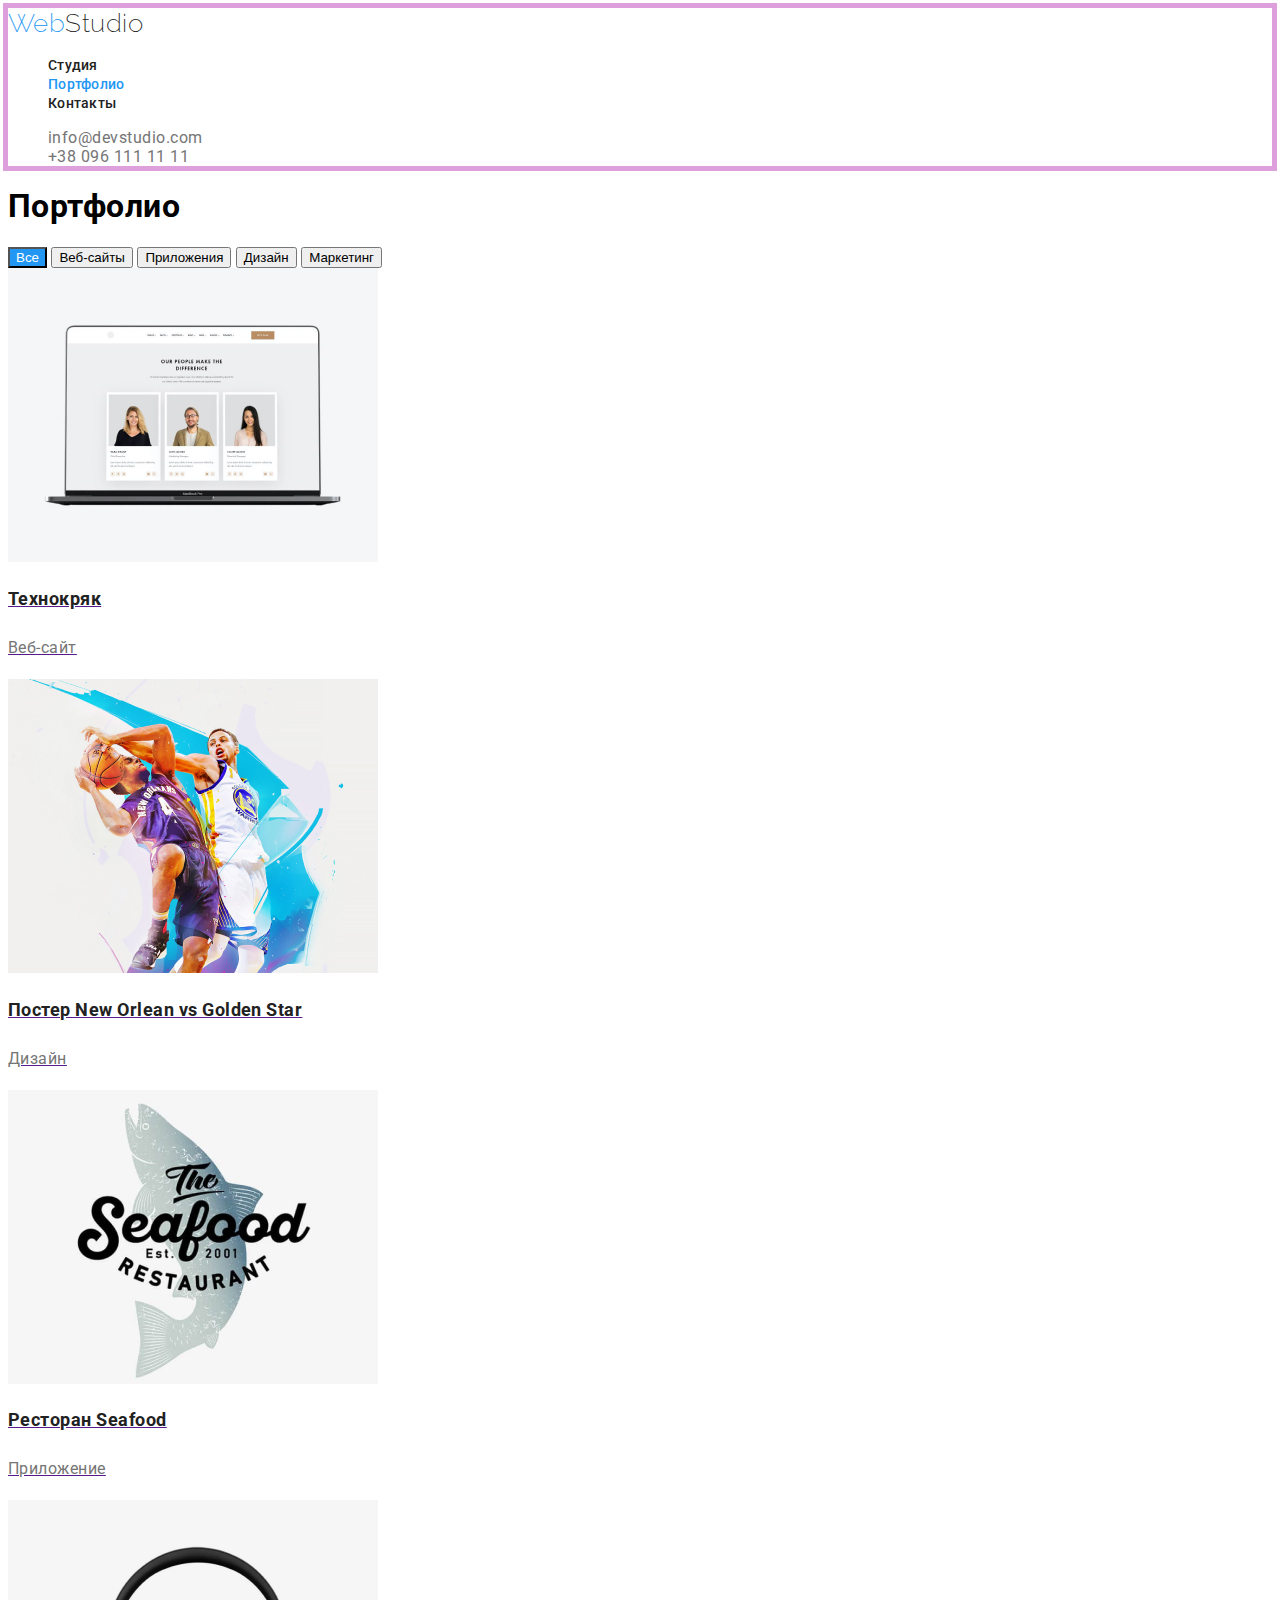
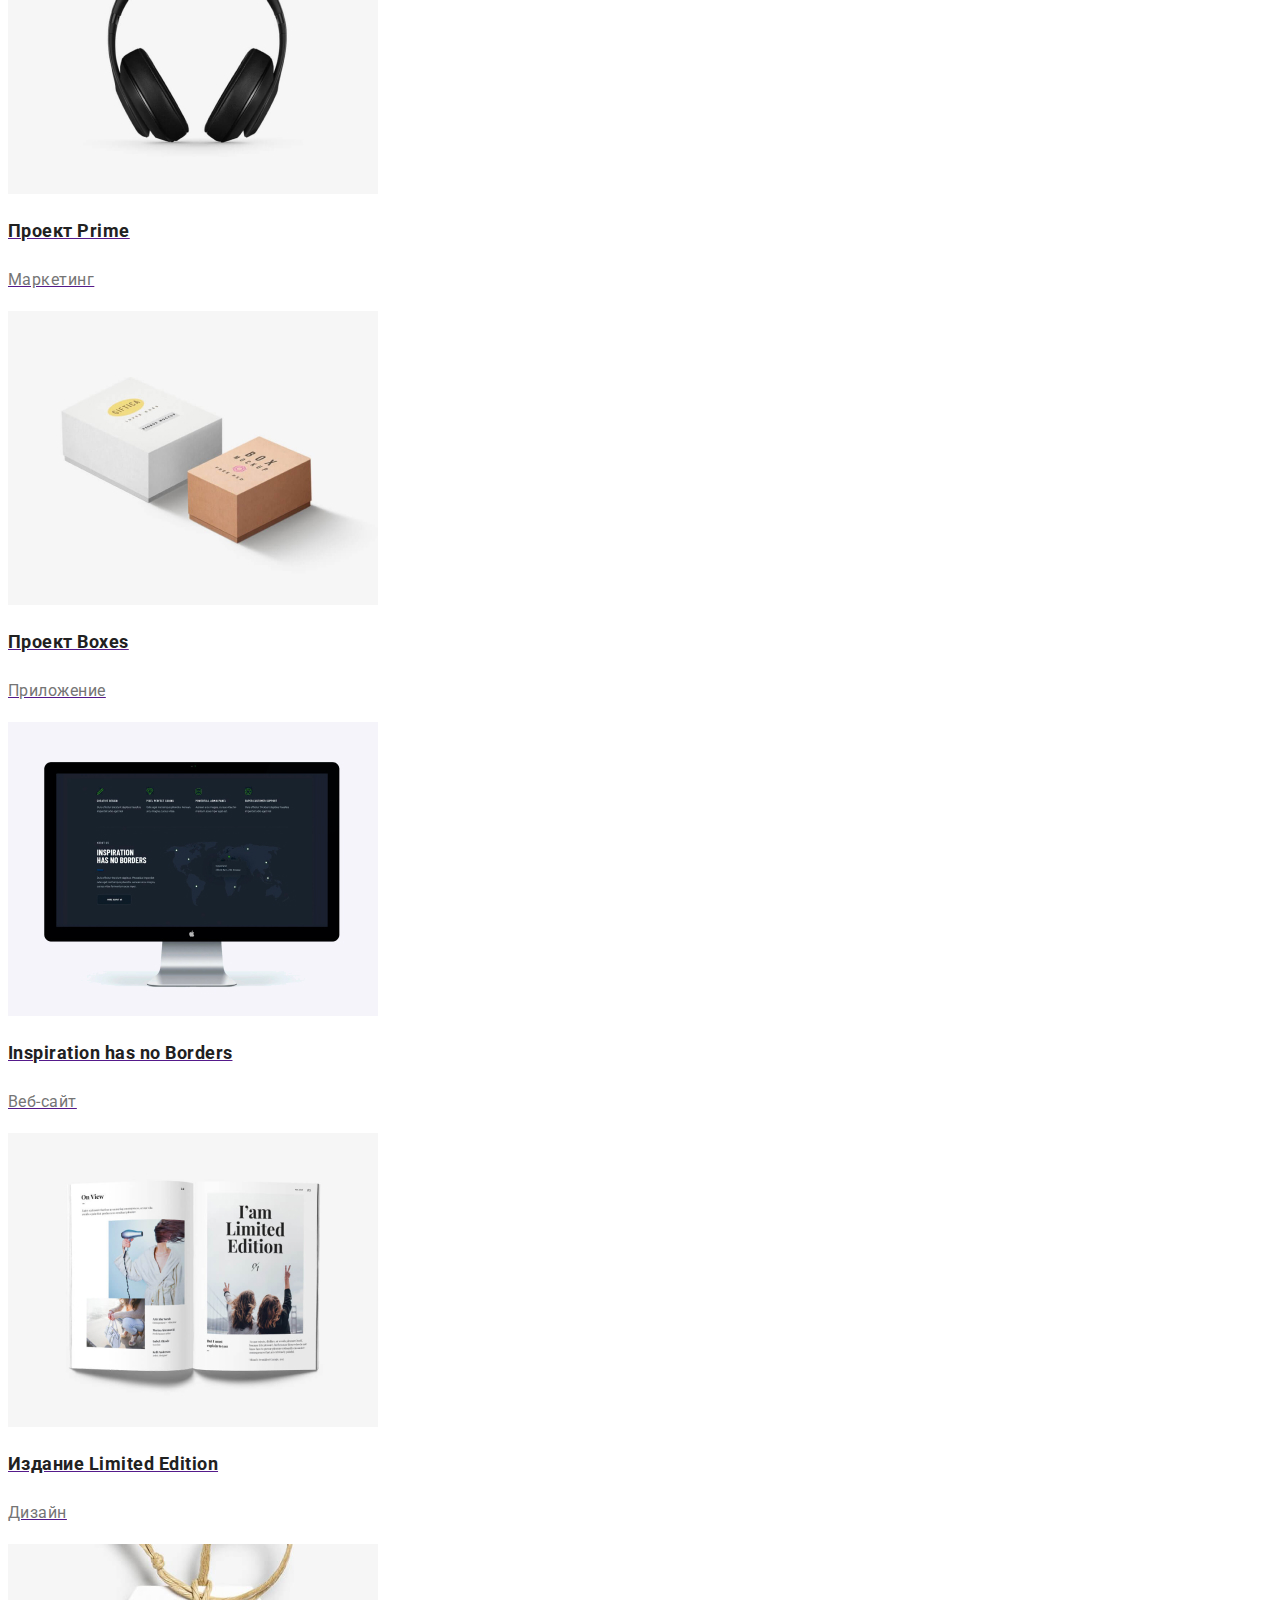
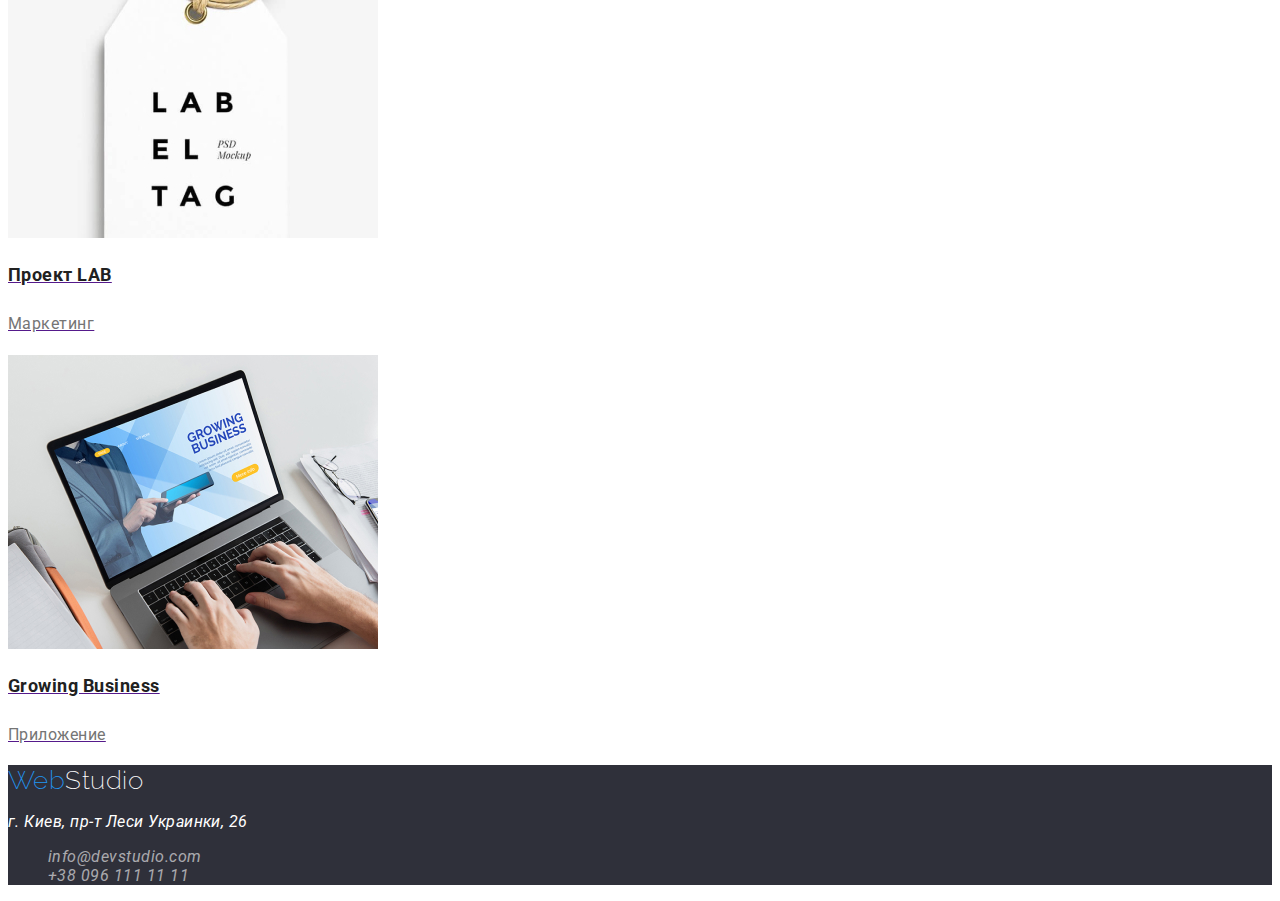
==== portfolio.html @ a9dea6bb "Добавляет секции и сбрасывает марджин-топ+hero" ====
<!DOCTYPE html>
<html lang="ru">
<head>
    <meta charset="UTF-8">
    <meta name="viewport" content="width=device-width, initial-scale=1.0">
    <title>Document</title>
    <link href="https://fonts.googleapis.com/css2?family=Raleway:wght@900&family=Roboto:wght@500;700;900&display=swap"
                rel="stylesheet">
    <link rel="stylesheet" href="./css/common.css">
    <link rel="stylesheet" href="./css/portfolio.css">
</head>
<body>
<!-- Шапка страницы-->
<header class="page-header">
    <nav>
        <a href="./index.html" class="logo"><span class="logo-accent">Web</span>Studio</a>

        <ul class="site-nav">
            <li><a href="./index.html" class="link">Студия</a></li>
            <li><a href="" class="link current">Портфолио</a></li>
            <li><a href="" class="link">Контакты</a></li>
        </ul>

    </nav>

    <ul class="contact">
        <li><a href="mailto:info@devstudio.com" class="link">info@devstudio.com</a></li>
        <li><a href="tel:+380961111111" class="link">+38 096 111 11 11</a></li>
    </ul>

</header>

    <!-- Портфолио -->
    <main>
    <section> 
        <h1>Портфолио</h1>
        <div class="button">
            <button type="button" class="primary">Все</button>
            <button type="button">Веб-сайты</button>
            <button type="button">Приложения</button>
            <button type="button">Дизайн</button>
            <button type="button">Маркетинг</button>
        </div>
        <ul class="list">
            <li>
                <a href="">
                    <img src="./images-portfolio/img-3.jpg" alt="вид веб-сайта">
                    <h2 class="title">Технокряк</h2>
                    <p class="text">Веб-сайт</p>
                </a>
            </li>
            <li>
              <a href=""><img src="./images-portfolio/img-4.jpg" alt="баскетболысти">
            <h2 class="title">Постер New Orlean vs Golden Star</h2>
            <p class="text">Дизайн</p>
        </a>
            </li>
            <li>
                <a href="">
                <img src="./images-portfolio/img-5.jpg" alt="лого ресторана">
                <h2 class="title">Ресторан Seafood</h2>
                <p class="text">Приложение</p>
                </a>
            </li>
            <li>
                <a href="">
                    <img src="./images-portfolio/img-6.jpg" alt="навушники">
                <h2 class="title">Проект Prime</h2>
                <p class="text">Маркетинг</p>
                </a>
            </li>
            <li>
                <a href=""
                ><img src="./images-portfolio/img-7.jpg" alt="ящики">
                <h2 class="title">Проект Boxes</h2>
                <p class="text">Приложение</p>
                </a>
            </li>
            <li>
               <a href=""><img src="./images-portfolio/img-8.jpg" alt="вид ПК">
            <h2 class="title">Inspiration has no Borders</h2>
            <p class="text">Веб-сайт</p></a>
            </li>
            <li>
                <a href="">
                    <img src="./images-portfolio/img-9.jpg" alt="журнал">
                    <h2 class="title">Издание Limited Edition</h2>
                    <p class="text">Дизайн</p>
                </a>
            </li>
            <li>
                <a href="">
                    <img src="./images-portfolio/img-10.jpg" alt="метка">
                    <h2 class="title">Проект LAB</h2>
                    <p class="text">Маркетинг</p>
                </a>
            </li>
            <li>
                <a href="">
                    <img src="./images-portfolio/img-11.jpg" alt="вид веб-сайта">
                    <h2 class="title">Growing Business</h2>
                    <p class="text">Приложение</p>
                </a>
            </li> 
        </ul>
    </section>
    </main>
    <!-- Подвол страницы-->
    <footer class="footer">
        <a href="./index.html" class="logo"><span class="logo-accent">Web</span><span
                class="logo-accent secondary">Studio</span></a>
    
        <address class="address">
            <p class="post-address">г. Киев, пр-т Леси Украинки, 26</p>
            <ul class="contact">
                <li><a href="mailto:info@devstudio.com" class="link">info@devstudio.com</a></li>
                <li><a href="tel:+380961111111" class="link">+38 096 111 11 11</a></li>
            </ul>
        </address>
    </footer>
</body>
</html>
---- css/common.css ----
:root {
    --primery-text-color: #757575;
    --title-text-color: #212121;
    --accent-color: #2196F3;
    --primery-white-color: #FFFFFF;
    --secondary-text-color: rgba(255, 255, 255, 0.6);
    --footer-background-color: #2F303A;
    /* var */
}

body {
    background-color: var(--primery-white-color);
    font-family: Roboto, sans-serif;
    letter-spacing: 0.03em;
   }
/* цвет основого текста #757575 */
/* заголовок #212121*/
/* вторичный цвет текста rgba(255, 255, 255, 0.6)*/
/* акцент #2196F3 */
/* белый #FFFFFF /*
/* background #2F303A (black) ,#E5E5E5 (white), #F5F4FA (blue) */

ul {
    list-style: none;
}
/* Site header */

.page-header {
    background-color: var(--primery-white-color);
    outline: 5px solid plum;
}

.page-header .logo {
    color: var(--title-text-color);
    font-family: Raleway, sans-serif;
    font-weight: 200;
    font-size: 26px;
    line-height: 1.19;
    text-decoration: none;
}

.page-header .logo-accent {
    color: var(--accent-color);
}

/* Site nav */

.site-nav .link{
    color: var(--title-text-color);
    font-weight: 500;
    font-size: 14px;
    line-height: 1.14;
    letter-spacing: 0.02em;
    text-decoration: none;
}

.site-nav .link:hover,
.site-nav .link:focus{
    color: var(--accent-color);
}

.site-nav .link.current{
    color: var(--accent-color);
}

.contact .link{
    color: var(--primery-text-color);
    text-decoration: none;
}

.contact .link:hover,
.contact .link:focus{
    color: var(--accent-color);
}

.list {
    list-style: none;
    padding: 0;
    margin: 0;
}

/* Footer */
.footer{
    background-color: var(--footer-background-color)
}
.footer .logo {
     color: var(--title-text-color);
    font-family: Raleway, sans-serif;
    font-weight: 200;
    font-size: 26px;
    line-height: 1.19;
    text-decoration: none;
}

.footer .logo-accent
{
    color: var(--accent-color);
}


.post-address .link {
    font-style: normal;
    font-weight: normal;
    font-size: 14px;
    line-height: 1.71;
}
.post-address {
    color: var(--primery-white-color);
}


 .footer .link {
    color: var(--secondary-text-color);
    text-decoration: none;
}

.footer .secondary {
    color: #FFFFFF;
}

.contact .link:hover,
.contact .link:focus{
    color: var(--accent-color);
}
---- css/portfolio.css ----
:root {
    --primery-text-color: #757575;
    --title-text-color: #212121;
    --accent-color: #2196F3;
    --primery-white-color: #FFFFFF;
    --secondary-text-color: rgba(255, 255, 255, 0.6);
    --background-color: #2F303A;

    /* var */
}

body {
    background-color: var(--primery-white-color);
    font-family: Roboto, sans-serif;
    letter-spacing: 0.03em;
   }
/* цвет основого текста #757575 */
/* заголовок #212121*/
/* вторичный цвет текста rgba(255, 255, 255, 0.6)*/
/* акцент #2196F3 */
/* белый #FFFFFF /*
/* background #2F303A (black) ,#E5E5E5 (white), #F5F4FA (blue) */

ul {
    list-style: none; 
 }

 .button .primary{
    color: var(--primery-white-color);
    background-color: var(--accent-color);
 }

 .button .primary:hover,
 .button .primary:focus{
    color: var(--accent-color);
 }

 .list .title {
    color: var(--title-text-color);
    font-weight: bold;
    font-size: 18px;
    line-height: 2;
 }

 .list .text {
    color: var(--primery-text-color);
    font-weight: normal;
    font-size: 16px;
    line-height: 1.87;
 }
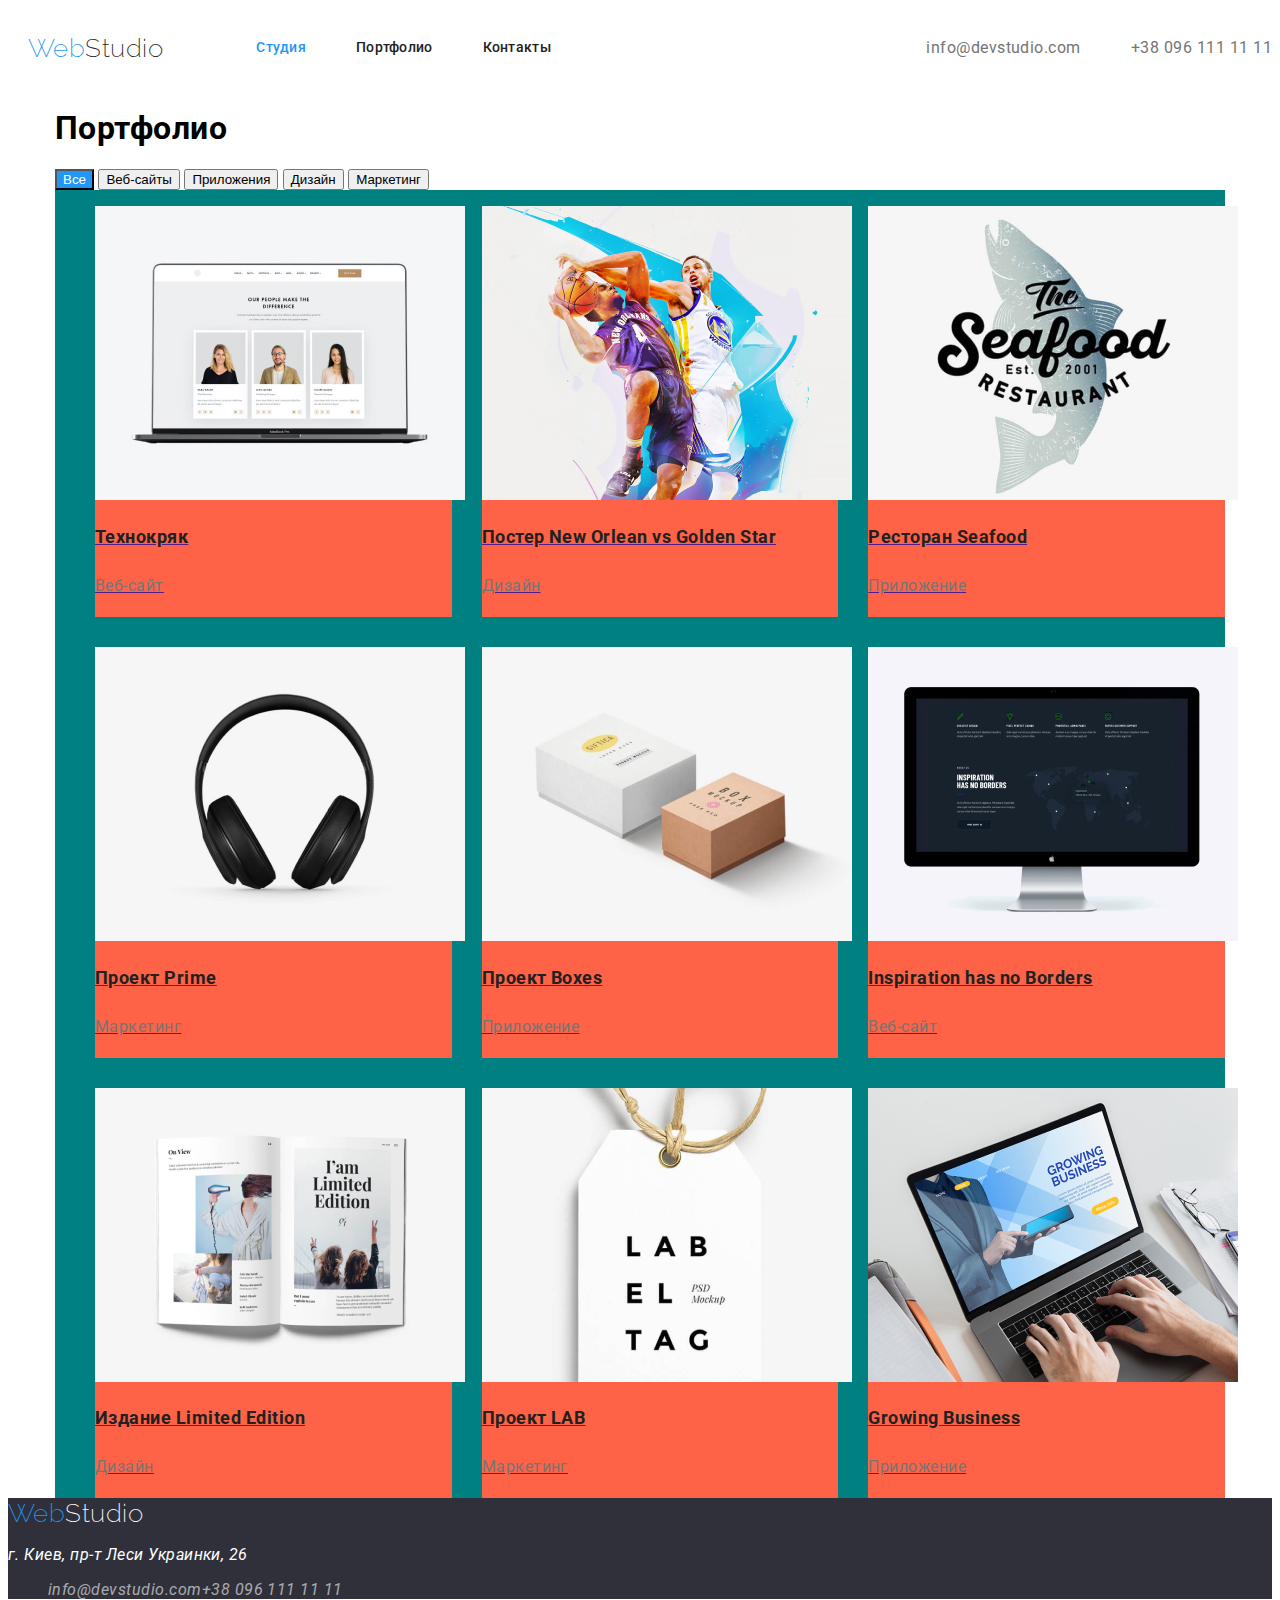
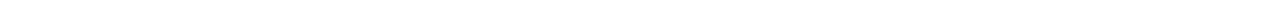
==== commit 3a7b51d7: "Добавляет разметку контейнера портфолио" ====
--- a/portfolio.html
+++ b/portfolio.html
@@ -12,98 +12,101 @@
 <body>
 <!-- Шапка страницы-->
 <header class="page-header">
-    <nav>
-        <a href="./index.html" class="logo"><span class="logo-accent">Web</span>Studio</a>
+    <div class="container main-nav">
+        <nav class="main-nav">
+            <a href="./index.html" class="logo"><span class="logo-accent">Web</span>Studio</a>
 
-        <ul class="site-nav">
-            <li><a href="./index.html" class="link">Студия</a></li>
-            <li><a href="" class="link current">Портфолио</a></li>
-            <li><a href="" class="link">Контакты</a></li>
+            <ul class="site-nav list">
+                <li class="item"><a href="" class="link current">Студия</a></li>
+                <li class="item"><a href="./portfolio.html" class="link">Портфолио</a></li>
+                <li class="item"><a href="" class="link">Контакты</a></li>
+            </ul>
+        </nav>
+
+        <ul class="contact list">
+            <li class="item"><a href="mailto:info@devstudio.com" class="link">info@devstudio.com</a></li>
+            <li class="item"><a href="tel:+380961111111" class="link">+38 096 111 11 11</a></li>
         </ul>
-
-    </nav>
-
-    <ul class="contact">
-        <li><a href="mailto:info@devstudio.com" class="link">info@devstudio.com</a></li>
-        <li><a href="tel:+380961111111" class="link">+38 096 111 11 11</a></li>
-    </ul>
-
+    </div>
 </header>
-
     <!-- Портфолио -->
     <main>
-    <section> 
-        <h1>Портфолио</h1>
-        <div class="button">
-            <button type="button" class="primary">Все</button>
-            <button type="button">Веб-сайты</button>
-            <button type="button">Приложения</button>
-            <button type="button">Дизайн</button>
-            <button type="button">Маркетинг</button>
+    <div class="main-container">
+       <section> 
+            <h1>Портфолио</h1>
+            <div class="button">
+                <button type="button" class="primary">Все</button>
+                <button type="button">Веб-сайты</button>
+                <button type="button">Приложения</button>
+                <button type="button">Дизайн</button>
+                <button type="button">Маркетинг</button>
+            </div>
+            <div class="flex-container">
+                <ul class="flex-list">
+                    <li class="flex-element">
+                        <a href="">
+                            <img src="./images-portfolio/img-3.jpg" alt="вид веб-сайта">
+                            <h2 class="title">Технокряк</h2>
+                            <p class="text">Веб-сайт</p>
+                        </a>
+                    </li>
+                    <li class="flex-element">
+                        <a href=""><img src="./images-portfolio/img-4.jpg" alt="баскетболысти">
+                            <h2 class="title">Постер New Orlean vs Golden Star</h2>
+                            <p class="text">Дизайн</p>
+                        </a>
+                    </li>
+                    <li class="flex-element">
+                        <a href="">
+                            <img src="./images-portfolio/img-5.jpg" alt="лого ресторана">
+                            <h2 class="title">Ресторан Seafood</h2>
+                            <p class="text">Приложение</p>
+                        </a>
+                    </li>
+                    <li class="flex-element">
+                        <a href="">
+                            <img src="./images-portfolio/img-6.jpg" alt="навушники">
+                            <h2 class="title">Проект Prime</h2>
+                            <p class="text">Маркетинг</p>
+                        </a>
+                    </li>
+                    <li class="flex-element">
+                        <a href=""><img src="./images-portfolio/img-7.jpg" alt="ящики">
+                            <h2 class="title">Проект Boxes</h2>
+                            <p class="text">Приложение</p>
+                        </a>
+                    </li>
+                    <li class="flex-element">
+                        <a href=""><img src="./images-portfolio/img-8.jpg" alt="вид ПК">
+                            <h2 class="title">Inspiration has no Borders</h2>
+                            <p class="text">Веб-сайт</p>
+                        </a>
+                    </li>
+                    <li class="flex-element">
+                        <a href="">
+                            <img src="./images-portfolio/img-9.jpg" alt="журнал">
+                            <h2 class="title">Издание Limited Edition</h2>
+                            <p class="text">Дизайн</p>
+                        </a>
+                    </li>
+                    <li class="flex-element">
+                        <a href="">
+                            <img src="./images-portfolio/img-10.jpg" alt="метка">
+                            <h2 class="title">Проект LAB</h2>
+                            <p class="text">Маркетинг</p>
+                        </a>
+                    </li>
+                    <li class="flex-element">
+                        <a href="">
+                            <img src="./images-portfolio/img-11.jpg" alt="вид веб-сайта">
+                            <h2 class="title">Growing Business</h2>
+                            <p class="text">Приложение</p>
+                        </a>
+                    </li>
+                </ul>
+            </div>
+            </section>
         </div>
-        <ul class="list">
-            <li>
-                <a href="">
-                    <img src="./images-portfolio/img-3.jpg" alt="вид веб-сайта">
-                    <h2 class="title">Технокряк</h2>
-                    <p class="text">Веб-сайт</p>
-                </a>
-            </li>
-            <li>
-              <a href=""><img src="./images-portfolio/img-4.jpg" alt="баскетболысти">
-            <h2 class="title">Постер New Orlean vs Golden Star</h2>
-            <p class="text">Дизайн</p>
-        </a>
-            </li>
-            <li>
-                <a href="">
-                <img src="./images-portfolio/img-5.jpg" alt="лого ресторана">
-                <h2 class="title">Ресторан Seafood</h2>
-                <p class="text">Приложение</p>
-                </a>
-            </li>
-            <li>
-                <a href="">
-                    <img src="./images-portfolio/img-6.jpg" alt="навушники">
-                <h2 class="title">Проект Prime</h2>
-                <p class="text">Маркетинг</p>
-                </a>
-            </li>
-            <li>
-                <a href=""
-                ><img src="./images-portfolio/img-7.jpg" alt="ящики">
-                <h2 class="title">Проект Boxes</h2>
-                <p class="text">Приложение</p>
-                </a>
-            </li>
-            <li>
-               <a href=""><img src="./images-portfolio/img-8.jpg" alt="вид ПК">
-            <h2 class="title">Inspiration has no Borders</h2>
-            <p class="text">Веб-сайт</p></a>
-            </li>
-            <li>
-                <a href="">
-                    <img src="./images-portfolio/img-9.jpg" alt="журнал">
-                    <h2 class="title">Издание Limited Edition</h2>
-                    <p class="text">Дизайн</p>
-                </a>
-            </li>
-            <li>
-                <a href="">
-                    <img src="./images-portfolio/img-10.jpg" alt="метка">
-                    <h2 class="title">Проект LAB</h2>
-                    <p class="text">Маркетинг</p>
-                </a>
-            </li>
-            <li>
-                <a href="">
-                    <img src="./images-portfolio/img-11.jpg" alt="вид веб-сайта">
-                    <h2 class="title">Growing Business</h2>
-                    <p class="text">Приложение</p>
-                </a>
-            </li> 
-        </ul>
-    </section>
     </main>
     <!-- Подвол страницы-->
     <footer class="footer">
--- a/css/common.css
+++ b/css/common.css
@@ -1,3 +1,10 @@
+    /* цвет основого текста #757575 */
+    /* заголовок #212121*/
+    /* вторичный цвет текста rgba(255, 255, 255, 0.6)*/
+    /* акцент #2196F3 */
+    /* белый #FFFFFF /*
+    /* background #2F303A (black) ,#E5E5E5 (white), #F5F4FA (blue) */
+
 :root {
     --primery-text-color: #757575;
     --title-text-color: #212121;
@@ -13,21 +20,22 @@
     font-family: Roboto, sans-serif;
     letter-spacing: 0.03em;
    }
-/* цвет основого текста #757575 */
-/* заголовок #212121*/
-/* вторичный цвет текста rgba(255, 255, 255, 0.6)*/
-/* акцент #2196F3 */
-/* белый #FFFFFF /*
-/* background #2F303A (black) ,#E5E5E5 (white), #F5F4FA (blue) */
 
 ul {
     list-style: none;
+}
+
+.list {
+    list-style: none;
+    padding: 0;
+    margin: 0;
 }
 /* Site header */
 
 .page-header {
     background-color: var(--primery-white-color);
-    outline: 5px solid plum;
+    padding-left: 20px;
+   
 }
 
 .page-header .logo {
@@ -42,10 +50,36 @@
 .page-header .logo-accent {
     color: var(--accent-color);
 }
+/* Main nav */
+.main-nav {
+    display: flex;
+    align-items: center;
+
+}
 
 /* Site nav */
+.site-nav {
+    display: flex;
+    margin-left: 93px;
+    padding-top: 32px;
+    padding-bottom: 32px;
+}
+
+.site-nav .item{
+    /* outline: 5px solid plum; */
+}
+
+.site-nav .item + .item {
+    margin-left: 50px;
+}
+/* .site-nav .item:not(:last-child){
+    margin-right: 40px;
+} */
 
 .site-nav .link{
+    display: block;
+
+    
     color: var(--title-text-color);
     font-weight: 500;
     font-size: 14px;
@@ -63,6 +97,18 @@
     color: var(--accent-color);
 }
 
+/* Contact */
+
+.contact {
+    display: flex;
+    margin-left: auto;
+}
+
+.contact .item + .item {
+    margin-left: 50px;
+
+}
+
 .contact .link{
     color: var(--primery-text-color);
     text-decoration: none;
@@ -73,18 +119,14 @@
     color: var(--accent-color);
 }
 
-.list {
-    list-style: none;
-    padding: 0;
-    margin: 0;
-}
+
 
 /* Footer */
 .footer{
     background-color: var(--footer-background-color)
 }
 .footer .logo {
-     color: var(--title-text-color);
+    color: var(--title-text-color);
     font-family: Raleway, sans-serif;
     font-weight: 200;
     font-size: 26px;
--- a/css/portfolio.css
+++ b/css/portfolio.css
@@ -1,3 +1,10 @@
+/* цвет основого текста #757575 */
+/* заголовок #212121*/
+/* вторичный цвет текста rgba(255, 255, 255, 0.6)*/
+/* акцент #2196F3 */
+/* белый #FFFFFF /*
+/* background #2F303A (black) ,#E5E5E5 (white), #F5F4FA (blue) */
+
 :root {
     --primery-text-color: #757575;
     --title-text-color: #212121;
@@ -14,17 +21,40 @@
     font-family: Roboto, sans-serif;
     letter-spacing: 0.03em;
    }
-/* цвет основого текста #757575 */
-/* заголовок #212121*/
-/* вторичный цвет текста rgba(255, 255, 255, 0.6)*/
-/* акцент #2196F3 */
-/* белый #FFFFFF /*
-/* background #2F303A (black) ,#E5E5E5 (white), #F5F4FA (blue) */
 
 ul {
     list-style: none; 
  }
 
+.main-container {
+    margin-left: auto;
+    margin-right: auto;
+    padding-left: 15px;
+    padding-right: 15px;
+    width: 1170px;
+    /* outline: 15px solid plum; */
+
+ }
+/* Портфолио */
+ .flex-container {
+   display: flex;
+   flex-wrap: wrap;
+   background-color: teal;
+ }
+
+ .flex-element {
+   margin-right: 30px;
+   margin-bottom: 30px;
+   width: calc((100% - 30px * 2) / 3);
+   background-color: tomato;
+ }
+ .flex-element:nth-child(3n){
+   margin-right: 0;
+}
+ .flex-element:nth-last-child(-n + 3) {
+   margin-bottom: 0;
+}
+/* Button */
  .button .primary{
     color: var(--primery-white-color);
     background-color: var(--accent-color);
@@ -35,14 +65,21 @@
     color: var(--accent-color);
  }
 
- .list .title {
+
+/* Список елементoв*/
+.flex-list {
+   display: flex;
+   flex-wrap: wrap;
+   margin-bottom: 0;
+}
+.flex-list .title {
     color: var(--title-text-color);
     font-weight: bold;
     font-size: 18px;
     line-height: 2;
  }
 
- .list .text {
+ .flex-list .text {
     color: var(--primery-text-color);
     font-weight: normal;
     font-size: 16px;
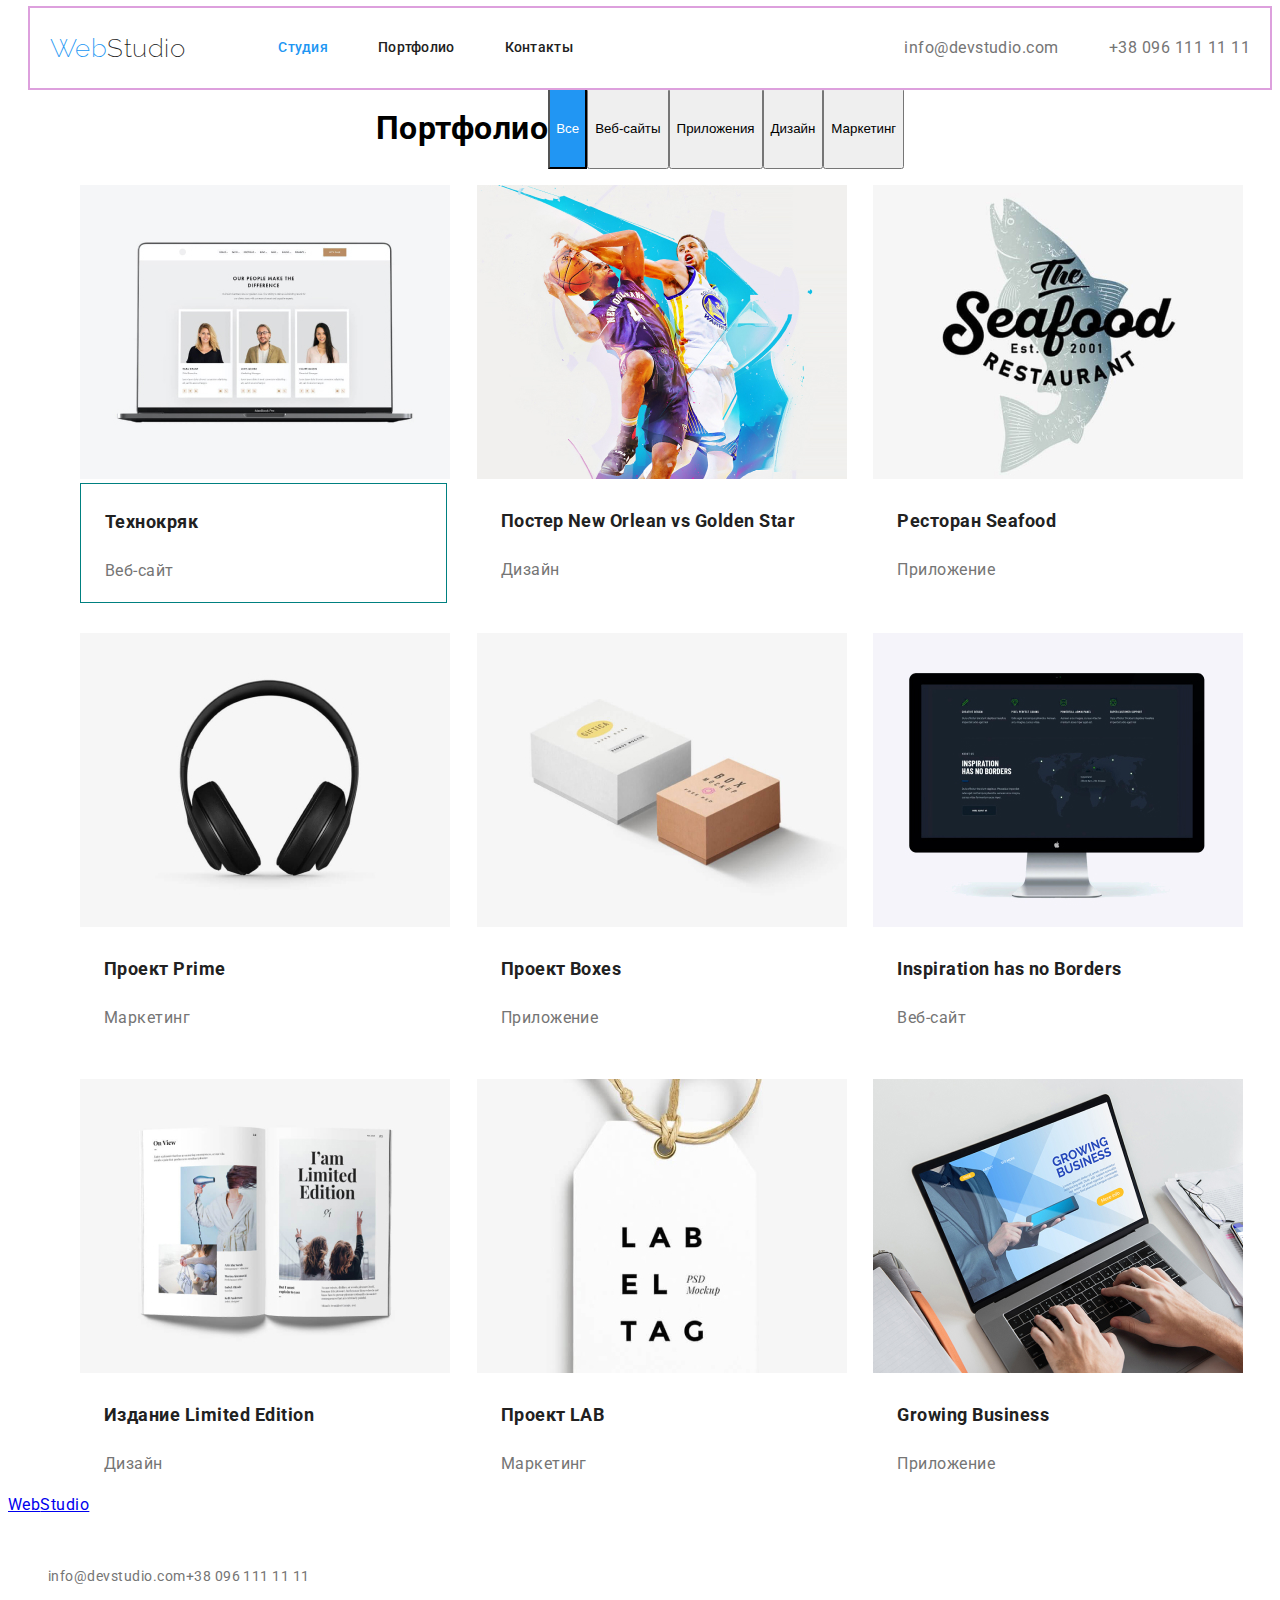
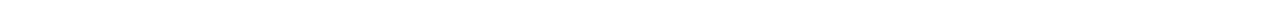
==== commit 11091541: "Добавляет оформление студии" ====
--- a/portfolio.html
+++ b/portfolio.html
@@ -4,7 +4,7 @@
     <meta charset="UTF-8">
     <meta name="viewport" content="width=device-width, initial-scale=1.0">
     <title>Document</title>
-    <link href="https://fonts.googleapis.com/css2?family=Raleway:wght@900&family=Roboto:wght@500;700;900&display=swap"
+    <link href="https://fonts.googleapis.com/css2?family=Raleway:wght@700&family=Roboto:wght@500;700;900&display=swap"
                 rel="stylesheet">
     <link rel="stylesheet" href="./css/common.css">
     <link rel="stylesheet" href="./css/portfolio.css">
@@ -33,8 +33,8 @@
     <main>
     <div class="main-container">
        <section> 
-            <h1>Портфолио</h1>
             <div class="button">
+                <h1 class="flex-title">Портфолио</h1>
                 <button type="button" class="primary">Все</button>
                 <button type="button">Веб-сайты</button>
                 <button type="button">Приложения</button>
@@ -44,60 +44,62 @@
             <div class="flex-container">
                 <ul class="flex-list">
                     <li class="flex-element">
-                        <a href="">
+                        <a href="" class="link">
                             <img src="./images-portfolio/img-3.jpg" alt="вид веб-сайта">
-                            <h2 class="title">Технокряк</h2>
-                            <p class="text">Веб-сайт</p>
+                            <div class="content">
+                                <h2 class="title">Технокряк</h2>
+                                <p class="text">Веб-сайт</p>
+                            </div>
                         </a>
                     </li>
                     <li class="flex-element">
-                        <a href=""><img src="./images-portfolio/img-4.jpg" alt="баскетболысти">
+                        <a href="" class="link"><img src="./images-portfolio/img-4.jpg" alt="баскетболысти">
                             <h2 class="title">Постер New Orlean vs Golden Star</h2>
                             <p class="text">Дизайн</p>
                         </a>
                     </li>
                     <li class="flex-element">
-                        <a href="">
+                        <a href="" class="link">
                             <img src="./images-portfolio/img-5.jpg" alt="лого ресторана">
                             <h2 class="title">Ресторан Seafood</h2>
                             <p class="text">Приложение</p>
                         </a>
                     </li>
                     <li class="flex-element">
-                        <a href="">
+                        <a href="" class="link">
                             <img src="./images-portfolio/img-6.jpg" alt="навушники">
                             <h2 class="title">Проект Prime</h2>
                             <p class="text">Маркетинг</p>
                         </a>
                     </li>
                     <li class="flex-element">
-                        <a href=""><img src="./images-portfolio/img-7.jpg" alt="ящики">
+                        <a href="" class="link"><img src="./images-portfolio/img-7.jpg" alt="ящики">
                             <h2 class="title">Проект Boxes</h2>
                             <p class="text">Приложение</p>
                         </a>
                     </li>
                     <li class="flex-element">
-                        <a href=""><img src="./images-portfolio/img-8.jpg" alt="вид ПК">
+                        <a href="" class="link"><img src="./images-portfolio/img-8.jpg" alt="вид ПК">
                             <h2 class="title">Inspiration has no Borders</h2>
                             <p class="text">Веб-сайт</p>
                         </a>
                     </li>
                     <li class="flex-element">
-                        <a href="">
+                        <a href="" class="link">
                             <img src="./images-portfolio/img-9.jpg" alt="журнал">
                             <h2 class="title">Издание Limited Edition</h2>
                             <p class="text">Дизайн</p>
                         </a>
                     </li>
                     <li class="flex-element">
-                        <a href="">
+                        <a href="" class="link">
                             <img src="./images-portfolio/img-10.jpg" alt="метка">
                             <h2 class="title">Проект LAB</h2>
                             <p class="text">Маркетинг</p>
                         </a>
                     </li>
                     <li class="flex-element">
-                        <a href="">
+                        <a href="" class="link">
                             <img src="./images-portfolio/img-11.jpg" alt="вид веб-сайта">
                             <h2 class="title">Growing Business</h2>
                             <p class="text">Приложение</p>
--- a/css/common.css
+++ b/css/common.css
@@ -33,6 +33,8 @@
 /* Site header */
 
 .page-header {
+    margin-left: auto;
+    margin-right: auto;
     background-color: var(--primery-white-color);
     padding-left: 20px;
    
@@ -54,7 +56,6 @@
 .main-nav {
     display: flex;
     align-items: center;
-
 }
 
 /* Site nav */
@@ -122,10 +123,13 @@
 
 
 /* Footer */
-.footer{
-    background-color: var(--footer-background-color)
+.page-footer{
+    background-color: var(--footer-background-color);
+    padding-top: 60px;
+    padding-bottom: 60px;
 }
-.footer .logo {
+.page-footer .logo {
+    margin-bottom: 20px;
     color: var(--title-text-color);
     font-family: Raleway, sans-serif;
     font-weight: 200;
@@ -134,33 +138,47 @@
     text-decoration: none;
 }
 
-.footer .logo-accent
-{
+.page-footer .logo-accent {
     color: var(--accent-color);
 }
 
+.page-footer .link {
+    color: var(--secondary-text-color);
+    text-decoration: none;
+}
 
-.post-address .link {
+.page-footer .secondary {
+    color: #FFFFFF;
+}
+
+/* Address */
+
+.address {
+    margin-bottom: 9px;
+    font-style: normal;
+}
+.address .link {
     font-style: normal;
     font-weight: normal;
     font-size: 14px;
     line-height: 1.71;
 }
-.post-address {
+.address {
     color: var(--primery-white-color);
 }
 
 
- .footer .link {
-    color: var(--secondary-text-color);
-    text-decoration: none;
+/*  Contact */
+.contact-footer {
+    padding-left: 0;
+    font-style: normal;
 }
 
-.footer .secondary {
-    color: #FFFFFF;
+.contact-footer .link:hover,
+.contact-footer .link:focus{
+    color: var(--accent-color);
 }
 
-.contact .link:hover,
-.contact .link:focus{
-    color: var(--accent-color);
-}+.contact-footer .mail {
+    margin-bottom: 9px;
+}
--- a/css/portfolio.css
+++ b/css/portfolio.css
@@ -25,36 +25,55 @@
 ul {
     list-style: none; 
  }
+.container {
+    margin-left: auto;
+    margin-right: auto;
+    padding-left: 20px;
+    padding-right: 20px;
+    width: 1200px;
+    outline: 2px solid plum;
+}
 
 .main-container {
     margin-left: auto;
     margin-right: auto;
-    padding-left: 15px;
-    padding-right: 15px;
-    width: 1170px;
-    /* outline: 15px solid plum; */
+    padding-left: 20px;
+    padding-right: 20px;
+    width: 1200px;
+ }
 
- }
 /* Портфолио */
+/* .flex-title {
+   display: none;
+} */
  .flex-container {
    display: flex;
    flex-wrap: wrap;
-   background-color: teal;
+   /* background-color: teal;
+   */
  }
 
  .flex-element {
    margin-right: 30px;
    margin-bottom: 30px;
    width: calc((100% - 30px * 2) / 3);
-   background-color: tomato;
+  /* outline: 2px solid tomato; */
  }
+
  .flex-element:nth-child(3n){
    margin-right: 0;
-}
+ }
+
  .flex-element:nth-last-child(-n + 3) {
    margin-bottom: 0;
+ }
+/* Button */
+.button {
+   display: flex;
+   justify-content: center;
+
+
 }
-/* Button */
  .button .primary{
     color: var(--primery-white-color);
     background-color: var(--accent-color);
@@ -66,22 +85,37 @@
  }
 
 
-/* Список елементoв*/
+/* Список */
+.link {
+   display: block;
+   text-decoration: none;
+}
 .flex-list {
    display: flex;
    flex-wrap: wrap;
    margin-bottom: 0;
 }
-.flex-list .title {
+
+/* Елементи */
+.flex-element .content {
+   border: 1px solid teal;
+}
+.flex-element .title {
+    margin-top: 20px;
+    margin-bottom: 0px;
+    padding-left: 24px;
+    padding-right: 24px;
     color: var(--title-text-color);
     font-weight: bold;
     font-size: 18px;
-    line-height: 2;
+    line-height: 2; 
  }
 
- .flex-list .text {
+  .flex-element .text {
+   padding-left: 24px;
+    padding-right: 24px;
     color: var(--primery-text-color);
     font-weight: normal;
     font-size: 16px;
     line-height: 1.87;
- }+ } 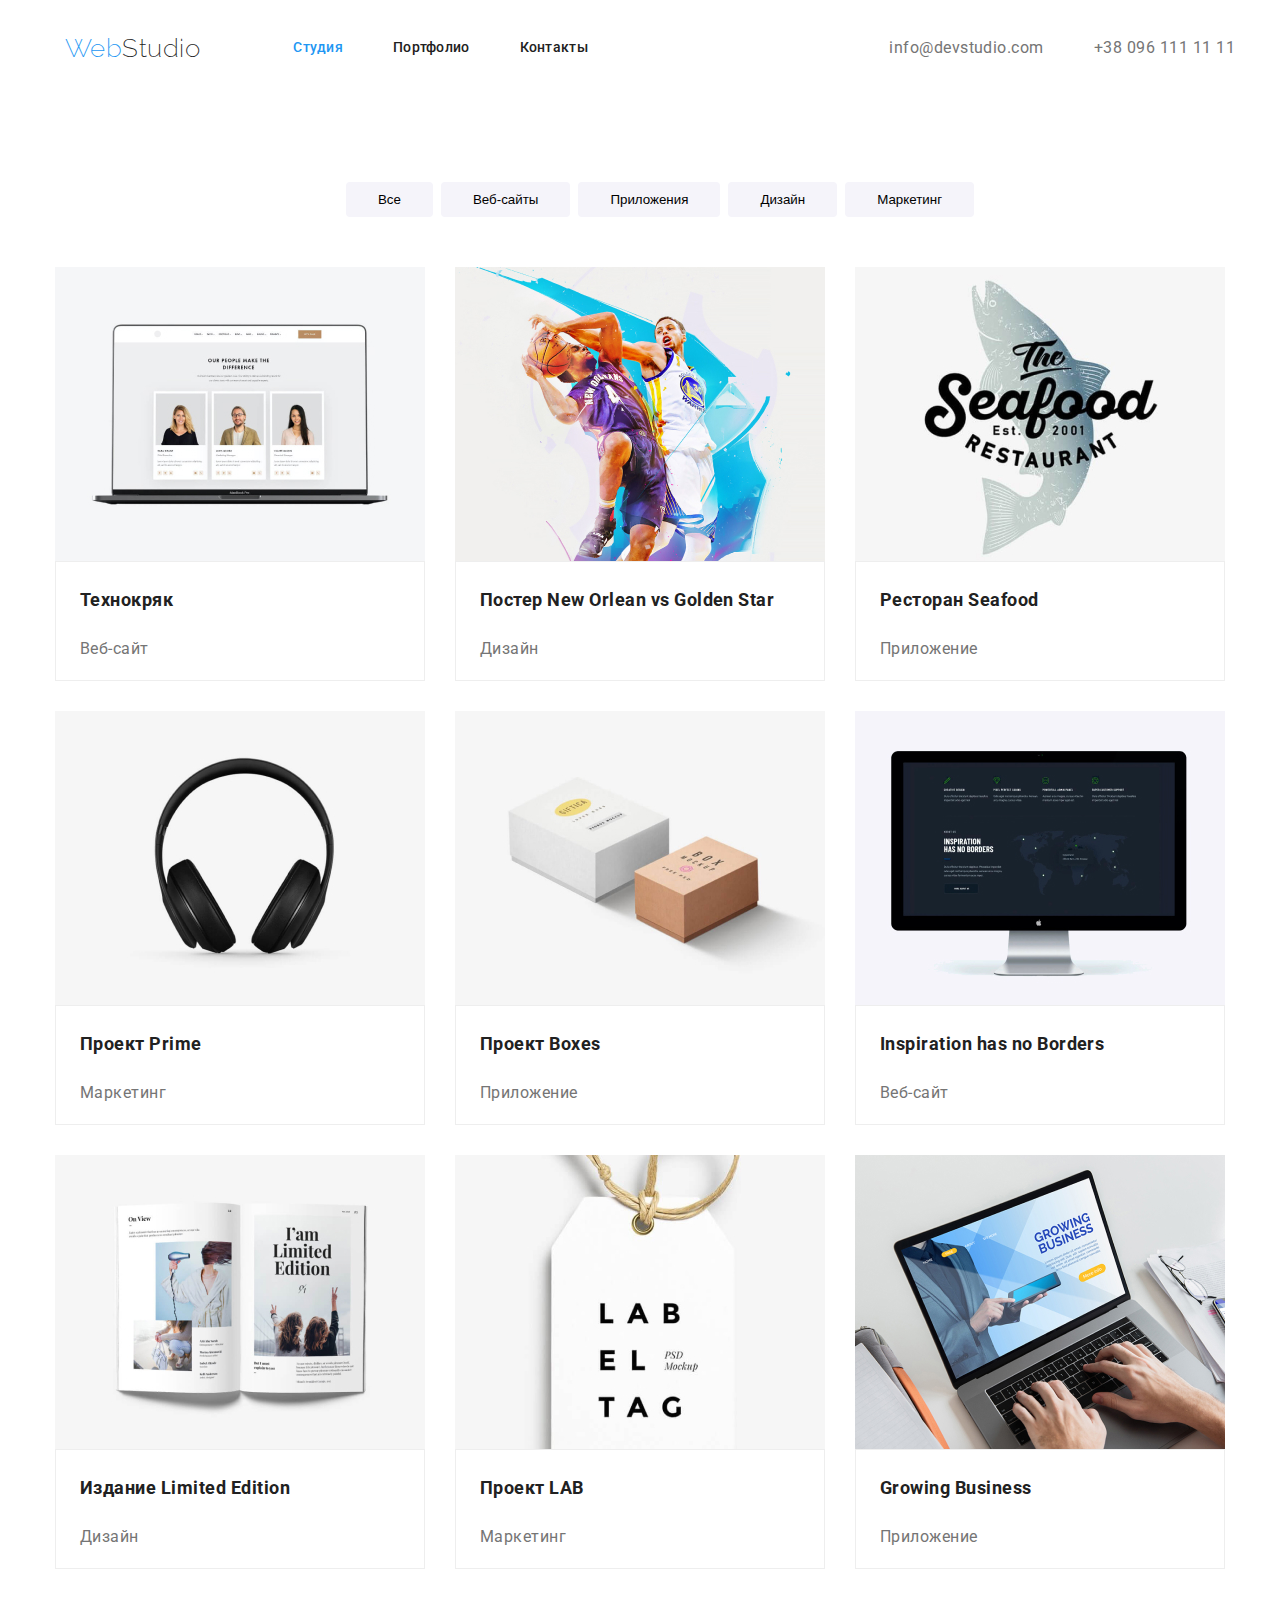
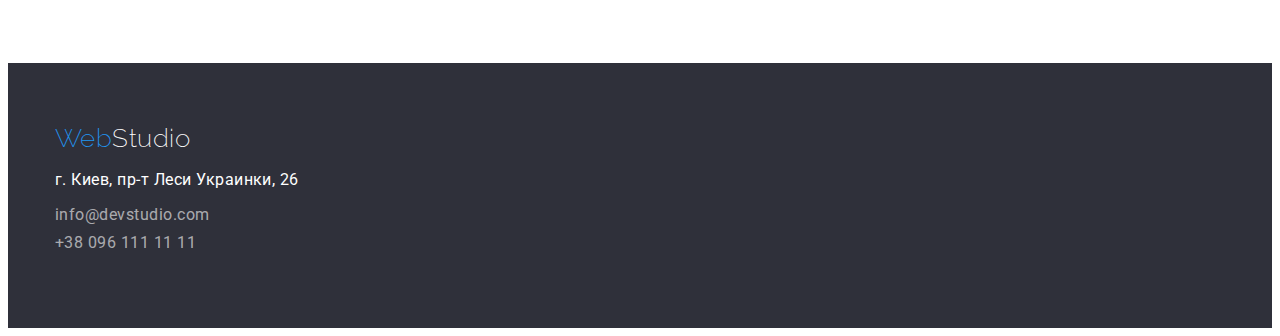
==== commit 255d6e37: "Добавляет оформление карточек портфолио и кнопок" ====
--- a/portfolio.html
+++ b/portfolio.html
@@ -17,8 +17,8 @@
             <a href="./index.html" class="logo"><span class="logo-accent">Web</span>Studio</a>
 
             <ul class="site-nav list">
-                <li class="item"><a href="" class="link current">Студия</a></li>
-                <li class="item"><a href="./portfolio.html" class="link">Портфолио</a></li>
+                <li class="item"><a href="./index.html" class="link current">Студия</a></li>
+                <li class="item"><a href="" class="link">Портфолио</a></li>
                 <li class="item"><a href="" class="link">Контакты</a></li>
             </ul>
         </nav>
@@ -33,19 +33,31 @@
     <main>
     <div class="main-container">
        <section> 
-            <div class="button">
+            <!-- <div class="button"> -->
                 <h1 class="flex-title">Портфолио</h1>
-                <button type="button" class="primary">Все</button>
-                <button type="button">Веб-сайты</button>
-                <button type="button">Приложения</button>
-                <button type="button">Дизайн</button>
-                <button type="button">Маркетинг</button>
-            </div>
+                <ul class="button-list">
+                   <li class="button-item">
+                    <button class="button primery">Все</button>
+                   </li> 
+                    <li class="button-item">
+                        <button class="button">Веб-сайты</button>
+                    </li>
+                    <li class="button-item">
+                        <button class="button">Приложения</button>
+                    </li>
+                    <li class="button-item">
+                        <button class="button">Дизайн</button>
+                    </li>
+                    <li class="button-item">
+                        <button class="button">Маркетинг</button>
+                    </li>
+                </ul>
+            <!-- </div> -->
             <div class="flex-container">
                 <ul class="flex-list">
                     <li class="flex-element">
-                        <a href="" class="link">
-                            <img src="./images-portfolio/img-3.jpg" alt="вид веб-сайта">
+                        <a href="" class="flex-link">
+                            <img class="flex-image" src="./images-portfolio/img-3.jpg" alt="вид веб-сайта">
                             <div class="content">
                                 <h2 class="title">Технокряк</h2>
                                 <p class="text">Веб-сайт</p>
@@ -53,56 +65,72 @@
                         </a>
                     </li>
                     <li class="flex-element">
-                        <a href="" class="link"><img src="./images-portfolio/img-4.jpg" alt="баскетболысти">
-                            <h2 class="title">Постер New Orlean vs Golden Star</h2>
-                            <p class="text">Дизайн</p>
+                        <a href="" class="flex-link"><img src="./images-portfolio/img-4.jpg" alt="баскетболысти">
+                            <div class="content">
+                                <h2 class="title">Постер New Orlean vs Golden Star</h2>
+                                <p class="text">Дизайн</p>
+                            </div>
                         </a>
                     </li>
                     <li class="flex-element">
-                        <a href="" class="link">
+                        <a href="" class="flex-link">
                             <img src="./images-portfolio/img-5.jpg" alt="лого ресторана">
-                            <h2 class="title">Ресторан Seafood</h2>
-                            <p class="text">Приложение</p>
+                            <div class="content">
+                                <h2 class="title">Ресторан Seafood</h2>
+                                <p class="text">Приложение</p>
+                            </div>
                         </a>
                     </li>
                     <li class="flex-element">
-                        <a href="" class="link">
+                        <a href="" class="flex-link">
                             <img src="./images-portfolio/img-6.jpg" alt="навушники">
-                            <h2 class="title">Проект Prime</h2>
-                            <p class="text">Маркетинг</p>
+                           <div class="content">
+                                <h2 class="title">Проект Prime</h2>
+                                <p class="text">Маркетинг</p>
+                           </div>
                         </a>
                     </li>
                     <li class="flex-element">
-                        <a href="" class="link"><img src="./images-portfolio/img-7.jpg" alt="ящики">
-                            <h2 class="title">Проект Boxes</h2>
-                            <p class="text">Приложение</p>
+                        <a href="" class="flex-link"><img src="./images-portfolio/img-7.jpg" alt="ящики">
+                            <div class="content">
+                                <h2 class="title">Проект Boxes</h2>
+                                <p class="text">Приложение</p>
+                            </div>
                         </a>
                     </li>
                     <li class="flex-element">
-                        <a href="" class="link"><img src="./images-portfolio/img-8.jpg" alt="вид ПК">
-                            <h2 class="title">Inspiration has no Borders</h2>
-                            <p class="text">Веб-сайт</p>
+                        <a href="" class="flex-link"><img src="./images-portfolio/img-8.jpg" alt="вид ПК">
+                            <div class="content">
+                                <h2 class="title">Inspiration has no Borders</h2>
+                                <p class="text">Веб-сайт</p>
+                            </div>
                         </a>
                     </li>
                     <li class="flex-element">
-                        <a href="" class="link">
+                        <a href="" class="flex-link">
                             <img src="./images-portfolio/img-9.jpg" alt="журнал">
-                            <h2 class="title">Издание Limited Edition</h2>
-                            <p class="text">Дизайн</p>
+                            <div class="content">
+                                <h2 class="title">Издание Limited Edition</h2>
+                                <p class="text">Дизайн</p>
+                            </div>
                         </a>
                     </li>
                     <li class="flex-element">
-                        <a href="" class="link">
+                        <a href="" class="flex-link">
                             <img src="./images-portfolio/img-10.jpg" alt="метка">
-                            <h2 class="title">Проект LAB</h2>
-                            <p class="text">Маркетинг</p>
+                            <div class="content"> 
+                                <h2 class="title">Проект LAB</h2>
+                                <p class="text">Маркетинг</p>
+                            </div>
                         </a>
                     </li>
                     <li class="flex-element">
-                        <a href="" class="link">
+                        <a href="" class="flex-link">
                             <img src="./images-portfolio/img-11.jpg" alt="вид веб-сайта">
-                            <h2 class="title">Growing Business</h2>
-                            <p class="text">Приложение</p>
+                            <div class="content"> 
+                                <h2 class="title">Growing Business</h2>
+                                <p class="text">Приложение</p>
+                            </div>
                         </a>
                     </li>
                 </ul>
@@ -111,17 +139,20 @@
         </div>
     </main>
     <!-- Подвол страницы-->
-    <footer class="footer">
-        <a href="./index.html" class="logo"><span class="logo-accent">Web</span><span
-                class="logo-accent secondary">Studio</span></a>
+    <footer class="page-footer">
+        <div class="container">
+            <a href="./index.html" class="logo"><span class="logo-accent">Web</span><span
+                    class="logo-accent secondary">Studio</span></a>
     
-        <address class="address">
-            <p class="post-address">г. Киев, пр-т Леси Украинки, 26</p>
-            <ul class="contact">
-                <li><a href="mailto:info@devstudio.com" class="link">info@devstudio.com</a></li>
-                <li><a href="tel:+380961111111" class="link">+38 096 111 11 11</a></li>
-            </ul>
-        </address>
+            <address>
+                <p class="address">г. Киев, пр-т Леси Украинки, 26</p>
+                <ul class="contact-footer">
+                    <li class="mail"><a href="mailto:info@devstudio.com" class="link">info@devstudio.com</a></li>
+                    <li class="phone"><a href="tel:+380961111111" class="link">+38 096 111 11 11</a></li>
+                </ul>
+            </address>
+        </div>
     </footer>
+
 </body>
 </html>--- a/css/portfolio.css
+++ b/css/portfolio.css
@@ -12,6 +12,7 @@
     --primery-white-color: #FFFFFF;
     --secondary-text-color: rgba(255, 255, 255, 0.6);
     --background-color: #2F303A;
+    --background-color-button: #F5F4FA;
 
     /* var */
 }
@@ -25,34 +26,41 @@
 ul {
     list-style: none; 
  }
+
+img {
+   display: block;
+   width: 100%;
+   height: auto;
+}
 .container {
-    margin-left: auto;
-    margin-right: auto;
-    padding-left: 20px;
-    padding-right: 20px;
-    width: 1200px;
-    outline: 2px solid plum;
+   margin-left: auto;
+   margin-right: auto;
+   padding-left: 15px;
+   padding-right: 15px;
+   width: 1170px;
 }
 
 .main-container {
     margin-left: auto;
     margin-right: auto;
-    padding-left: 20px;
-    padding-right: 20px;
-    width: 1200px;
+    padding-left: 15px;
+    padding-right: 15px;
+    width: 1170px;
  }
 
 /* Портфолио */
-/* .flex-title {
+.flex-title {
    display: none;
-} */
+}
  .flex-container {
    display: flex;
    flex-wrap: wrap;
-   /* background-color: teal;
-   */
+   padding-bottom: 94px;
  }
 
+ .flex-list {
+    padding-left: 0;
+ }
  .flex-element {
    margin-right: 30px;
    margin-bottom: 30px;
@@ -68,25 +76,37 @@
    margin-bottom: 0;
  }
 /* Button */
-.button {
+
+.button-list {
    display: flex;
    justify-content: center;
+   margin-bottom: 50px;
+   margin-top: 0;
+   padding-top: 94px;
+}
+.button {
+   padding: 10px 32px;
+   background-color: #F5F4FA;
+   border-radius: 4px;
+   border: 0;
+}
+.button-item .primery:hover {
+   color: var(--primery-white-color);
+   background-color: var(--accent-color);
+}
+.button-item {
+   margin-right: 8px;
+}
 
-
+.button-item:nth-child(5n) {
+   margin-right: 0;
 }
- .button .primary{
-    color: var(--primery-white-color);
-    background-color: var(--accent-color);
- }
-
- .button .primary:hover,
- .button .primary:focus{
-    color: var(--accent-color);
- }
-
 
 /* Список */
-.link {
+.flex-image {
+   display: block;
+}
+.flex-link {
    display: block;
    text-decoration: none;
 }
@@ -94,12 +114,16 @@
    display: flex;
    flex-wrap: wrap;
    margin-bottom: 0;
+   margin-top: 0;
 }
 
 /* Елементи */
 .flex-element .content {
-   border: 1px solid teal;
+   background: #FFFFFF;
+   border: 1px solid #EEEEEE;
 }
+
+
 .flex-element .title {
     margin-top: 20px;
     margin-bottom: 0px;
@@ -113,9 +137,9 @@
 
   .flex-element .text {
    padding-left: 24px;
-    padding-right: 24px;
-    color: var(--primery-text-color);
-    font-weight: normal;
-    font-size: 16px;
-    line-height: 1.87;
+   padding-right: 24px;
+   color: var(--primery-text-color);
+   font-weight: normal;
+   font-size: 16px;
+   line-height: 1.87;
  } 